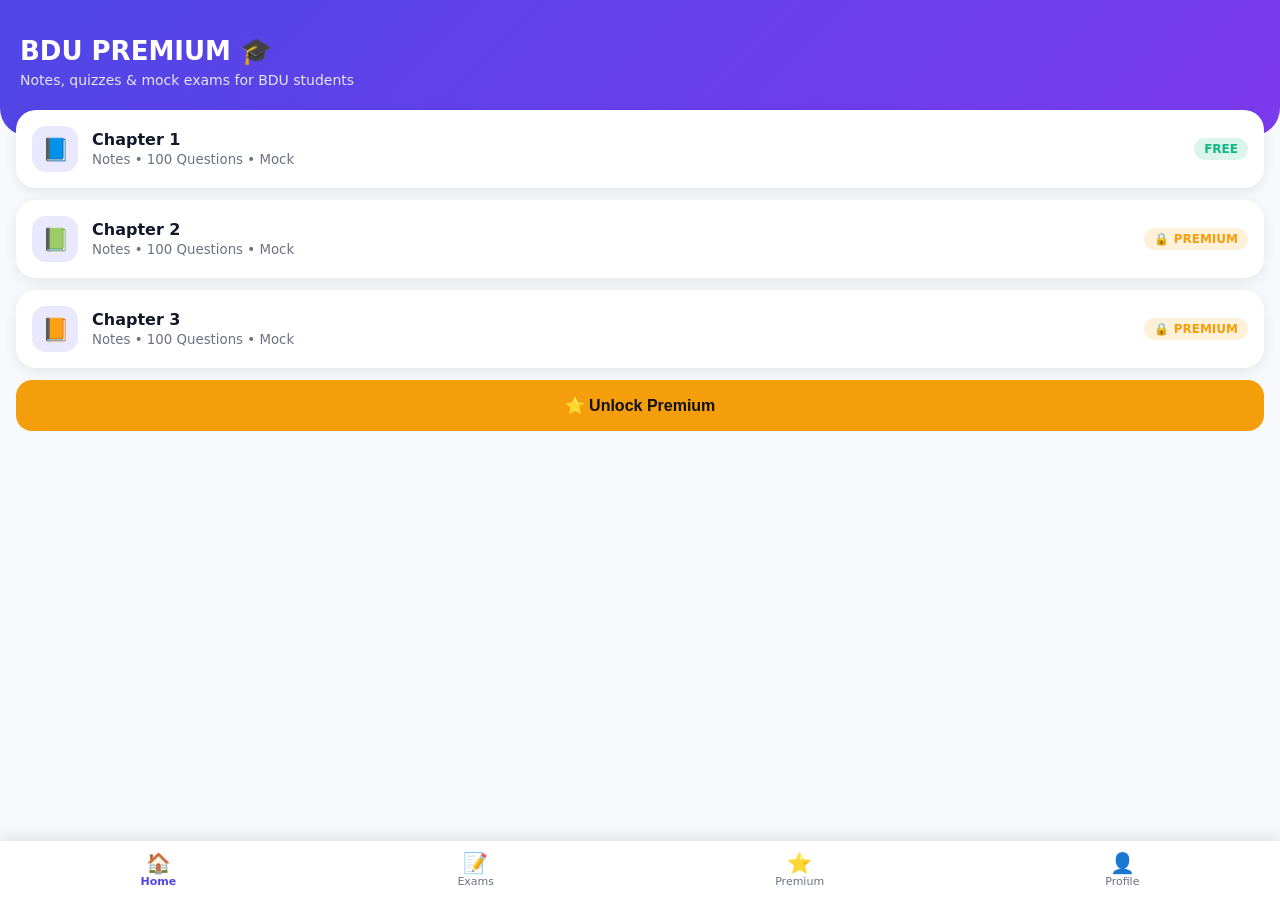
==== app/assets/www/index.html @ 595bf90d "Add initial HTML structure for BDU PREMIUM app" ====
<!DOCTYPE html><html lang="en"><head><meta charset="utf-8">
<meta name="viewport" content="width=device-width,initial-scale=1,user-scalable=no">
<title>BDU PREMIUM</title>
<style>
:root{--bg:#F8F9FC;--card:#fff;--text:#111827;--sub:#6B7280;--p:#4F46E5;--a:#F59E0B}
@media(prefers-color-scheme:dark){:root{--bg:#0F1220;--card:#1A1E33;--text:#F3F4F6;--sub:#9CA3AF}}
*{box-sizing:border-box;margin:0;-webkit-tap-highlight-color:transparent;user-select:none;-webkit-user-select:none}
body{font-family:system-ui,sans-serif;background:var(--bg);color:var(--text);padding-bottom:84px}
.hero{background:linear-gradient(135deg,#4F46E5,#7C3AED);color:#fff;padding:36px 20px 48px;border-radius:0 0 28px 28px}
.hero h1{font-size:26px}.hero p{opacity:.85;margin-top:6px;font-size:14px}
.wrap{padding:0 16px;margin-top:-26px}
.card{background:var(--card);border-radius:20px;padding:16px;margin-bottom:12px;box-shadow:0 4px 14px rgba(0,0,0,.08);display:flex;align-items:center;gap:14px}
.ic{width:46px;height:46px;border-radius:14px;background:rgba(79,70,229,.12);display:grid;place-items:center;font-size:22px}
.card h3{font-size:16px}.card small{color:var(--sub)}
.tag{margin-left:auto;font-size:12px;font-weight:600;padding:4px 10px;border-radius:99px}
.free{background:rgba(16,185,129,.15);color:#10B981}
.lock{background:rgba(245,158,11,.15);color:#F59E0B}
.btn{display:block;width:calc(100% - 32px);margin:12px 16px;padding:16px;border:0;border-radius:16px;background:var(--a);color:#111;font-weight:700;font-size:16px}
nav{position:fixed;bottom:0;left:0;right:0;display:flex;justify-content:space-around;background:var(--card);padding:10px 0 12px;box-shadow:0 -4px 14px rgba(0,0,0,.1)}
nav div{text-align:center;font-size:11px;color:var(--sub)}
nav div b{display:block;font-size:20px}
nav .on{color:var(--p);font-weight:700}
#t{position:fixed;bottom:96px;left:50%;transform:translateX(-50%);background:#111;color:#fff;padding:10px 18px;border-radius:99px;font-size:13px;opacity:0;transition:.3s}
</style></head><body>
<div class="hero"><h1>BDU PREMIUM 🎓</h1><p>Notes, quizzes & mock exams for BDU students</p></div>
<div class="wrap">
  <div class="card" onclick="toast('Chapter 1 opens in Phase 3 ✅')"><div class="ic">📘</div><div><h3>Chapter 1</h3><small>Notes • 100 Questions • Mock</small></div><span class="tag free">FREE</span></div>
  <div class="card" onclick="toast('🔒 Premium required')"><div class="ic">📗</div><div><h3>Chapter 2</h3><small>Notes • 100 Questions • Mock</small></div><span class="tag lock">🔒 PREMIUM</span></div>
  <div class="card" onclick="toast('🔒 Premium required')"><div class="ic">📙</div><div><h3>Chapter 3</h3><small>Notes • 100 Questions • Mock</small></div><span class="tag lock">🔒 PREMIUM</span></div>
</div>
<button class="btn" onclick="toast('Payment comes in Phase 5 💳')">⭐ Unlock Premium</button>
<nav><div class="on"><b>🏠</b>Home</div><div><b>📝</b>Exams</div><div><b>⭐</b>Premium</div><div><b>👤</b>Profile</div></nav>
<div id="t"></div>
<script>
function toast(m){var t=document.getElementById('t');t.textContent=m;t.style.opacity=1;setTimeout(function(){t.style.opacity=0},1800)}
</script></body></html>
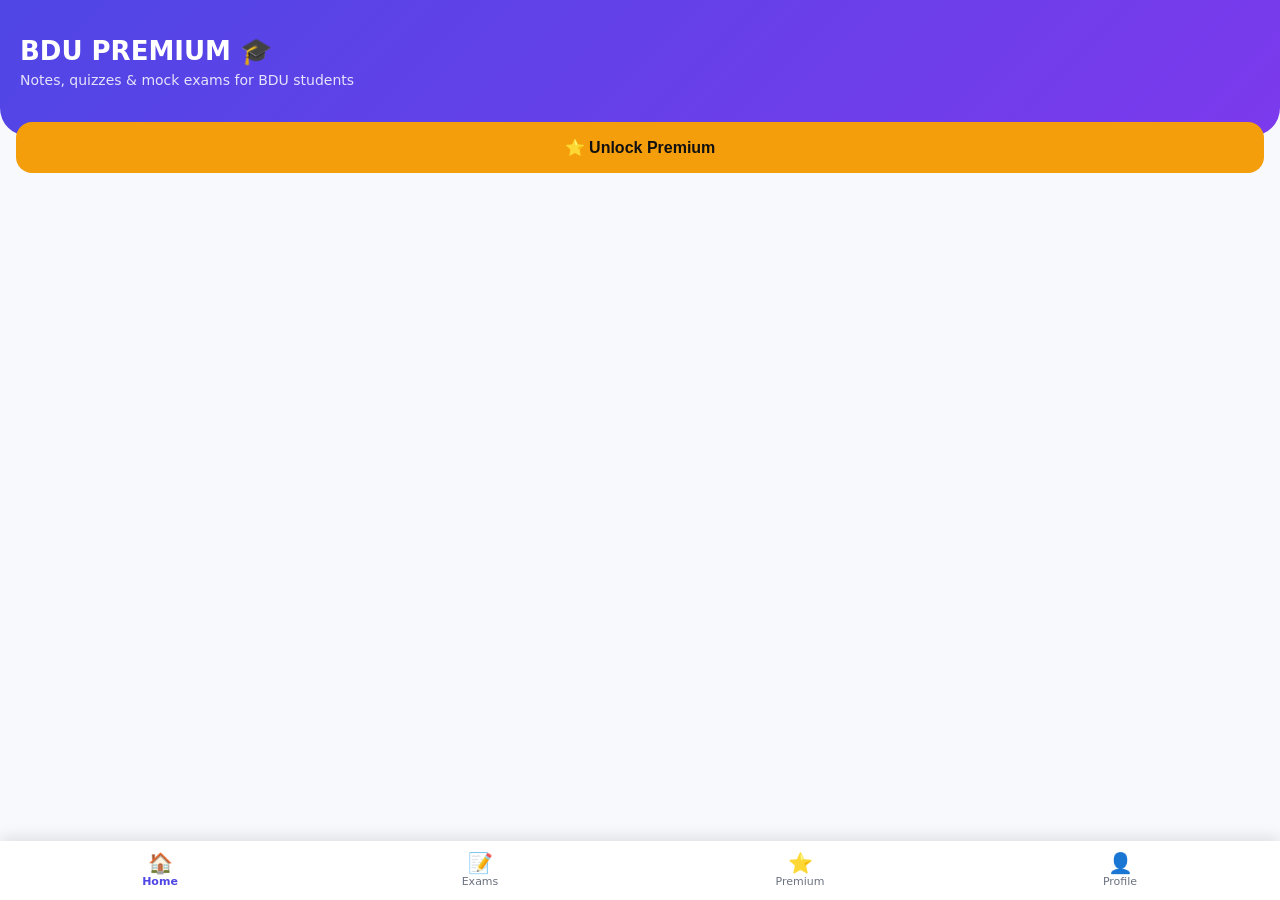
==== commit 724b54fc: "Enhance update notification and navigation layout Added a new update notification section and improv" ====
--- a/app/assets/www/index.html
+++ b/app/assets/www/index.html
@@ -5,32 +5,71 @@
 :root{--bg:#F8F9FC;--card:#fff;--text:#111827;--sub:#6B7280;--p:#4F46E5;--a:#F59E0B}
 @media(prefers-color-scheme:dark){:root{--bg:#0F1220;--card:#1A1E33;--text:#F3F4F6;--sub:#9CA3AF}}
 *{box-sizing:border-box;margin:0;-webkit-tap-highlight-color:transparent;user-select:none;-webkit-user-select:none}
+input,.pay{user-select:text;-webkit-user-select:text}
 body{font-family:system-ui,sans-serif;background:var(--bg);color:var(--text);padding-bottom:84px}
 .hero{background:linear-gradient(135deg,#4F46E5,#7C3AED);color:#fff;padding:36px 20px 48px;border-radius:0 0 28px 28px}
 .hero h1{font-size:26px}.hero p{opacity:.85;margin-top:6px;font-size:14px}
 .wrap{padding:0 16px;margin-top:-26px}
 .card{background:var(--card);border-radius:20px;padding:16px;margin-bottom:12px;box-shadow:0 4px 14px rgba(0,0,0,.08);display:flex;align-items:center;gap:14px}
-.ic{width:46px;height:46px;border-radius:14px;background:rgba(79,70,229,.12);display:grid;place-items:center;font-size:22px}
+.ic{width:46px;height:46px;border-radius:14px;background:rgba(79,70,229,.12);display:grid;place-items:center;font-size:22px;flex:none}
 .card h3{font-size:16px}.card small{color:var(--sub)}
-.tag{margin-left:auto;font-size:12px;font-weight:600;padding:4px 10px;border-radius:99px}
+.tag{margin-left:auto;font-size:12px;font-weight:600;padding:4px 10px;border-radius:99px;white-space:nowrap}
 .free{background:rgba(16,185,129,.15);color:#10B981}
 .lock{background:rgba(245,158,11,.15);color:#F59E0B}
 .btn{display:block;width:calc(100% - 32px);margin:12px 16px;padding:16px;border:0;border-radius:16px;background:var(--a);color:#111;font-weight:700;font-size:16px}
-nav{position:fixed;bottom:0;left:0;right:0;display:flex;justify-content:space-around;background:var(--card);padding:10px 0 12px;box-shadow:0 -4px 14px rgba(0,0,0,.1)}
-nav div{text-align:center;font-size:11px;color:var(--sub)}
+#upd{display:none;margin-bottom:12px;padding:12px 14px;border-radius:16px;background:var(--a);color:#111;font-weight:600;align-items:center;justify-content:space-between;gap:10px}
+#upd button{border:0;border-radius:10px;padding:8px 14px;background:#111;color:#fff;font-weight:700}
+nav{position:fixed;bottom:0;left:0;right:0;z-index:70;display:flex;justify-content:space-around;background:var(--card);padding:10px 0 12px;box-shadow:0 -4px 14px rgba(0,0,0,.1)}
+nav div{text-align:center;font-size:11px;color:var(--sub);flex:1}
 nav div b{display:block;font-size:20px}
 nav .on{color:var(--p);font-weight:700}
-#t{position:fixed;bottom:96px;left:50%;transform:translateX(-50%);background:#111;color:#fff;padding:10px 18px;border-radius:99px;font-size:13px;opacity:0;transition:.3s}
-</style></head><body>
+#t{position:fixed;bottom:96px;left:50%;transform:translateX(-50%);z-index:120;background:#111;color:#fff;padding:10px 18px;border-radius:99px;font-size:13px;opacity:0;transition:.3s;pointer-events:none;max-width:90%;text-align:center}
+.pg{position:fixed;inset:0;bottom:62px;z-index:50;background:var(--bg);color:var(--text);overflow:auto}
+.bar{position:sticky;top:0;display:flex;gap:12px;align-items:center;padding:16px;background:linear-gradient(135deg,#4F46E5,#7C3AED);color:#fff;font-weight:600}
+.bar b{font-size:22px;padding:0 8px}
+.bd{padding:16px}
+.em{text-align:center;color:var(--sub);margin-top:40px}
+.nt{line-height:1.7;font-size:16px}.nt h3{margin:14px 0 6px;color:var(--p)}
+.qq{margin:10px 0 16px;line-height:1.5}
+.op{background:var(--card);padding:14px;border-radius:14px;margin-bottom:10px;border:2px solid transparent;box-shadow:0 2px 8px rgba(0,0,0,.06)}
+.op.ok{border-color:#10B981;background:rgba(16,185,129,.15)}
+.op.no{border-color:#EF4444;background:rgba(239,68,68,.15)}
+.ex{background:rgba(245,158,11,.15);padding:12px;border-radius:12px;margin:10px 0;font-size:14px;line-height:1.5}
+.btn2{display:block;width:100%;padding:15px;border:0;border-radius:14px;background:var(--p);color:#fff;font-weight:700;font-size:16px;margin-top:12px}
+.box2{text-align:center;margin-top:60px}.box2 h2{font-size:28px}
+#wm{position:fixed;inset:0;z-index:60;pointer-events:none}
+#auth,#sheet{position:fixed;inset:0;z-index:99;display:flex;align-items:center;justify-content:center;padding:24px}
+#auth{background:linear-gradient(135deg,#4F46E5,#7C3AED)}
+#sheet{display:none;background:rgba(0,0,0,.55)}
+.box{background:#fff;color:#111827;border-radius:24px;padding:24px;width:100%;max-width:380px;text-align:center}
+.box h2{font-size:22px}.box p{color:#6B7280;margin-top:6px;font-size:14px}
+.box input{width:100%;padding:14px;margin-top:12px;border:1px solid #ddd;border-radius:14px;font-size:16px}
+.box button{width:100%;padding:15px;margin-top:16px;border:0;border-radius:14px;background:#F59E0B;color:#111;font-weight:700;font-size:16px}
+.box .alt{background:#E5E7EB}
+#sw{display:block;margin-top:14px;color:#4F46E5;font-weight:600}
+#er{display:block;margin-top:10px;color:#EF4444;font-size:13px}
+</style>
+<script>
+function okEl(t){t=t&&t.nodeType==3?t.parentNode:t;return !!(t&&t.closest&&t.closest('.pay,input'))}
+['contextmenu','copy','cut','dragstart','selectstart'].forEach(function(e){document.addEventListener(e,function(x){if(!okEl(x.target))x.preventDefault()})});
+</script>
+</head><body>
 <div class="hero"><h1>BDU PREMIUM 🎓</h1><p>Notes, quizzes & mock exams for BDU students</p></div>
 <div class="wrap">
-  <div class="card" onclick="toast('Chapter 1 opens in Phase 3 ✅')"><div class="ic">📘</div><div><h3>Chapter 1</h3><small>Notes • 100 Questions • Mock</small></div><span class="tag free">FREE</span></div>
-  <div class="card" onclick="toast('🔒 Premium required')"><div class="ic">📗</div><div><h3>Chapter 2</h3><small>Notes • 100 Questions • Mock</small></div><span class="tag lock">🔒 PREMIUM</span></div>
-  <div class="card" onclick="toast('🔒 Premium required')"><div class="ic">📙</div><div><h3>Chapter 3</h3><small>Notes • 100 Questions • Mock</small></div><span class="tag lock">🔒 PREMIUM</span></div>
+  <div id="upd"><span>🔔 New update available</span><button id="ub">Refresh</button></div>
+  <div id="list"></div>
 </div>
-<button class="btn" onclick="toast('Payment comes in Phase 5 💳')">⭐ Unlock Premium</button>
-<nav><div class="on"><b>🏠</b>Home</div><div><b>📝</b>Exams</div><div><b>⭐</b>Premium</div><div><b>👤</b>Profile</div></nav>
+<button class="btn" id="unl">⭐ Unlock Premium</button>
+<nav>
+  <div class="on" id="nh"><b>🏠</b>Home</div>
+  <div id="ne"><b>📝</b>Exams</div>
+  <div id="np"><b>⭐</b>Premium</div>
+  <div id="npr"><b>👤</b>Profile</div>
+</nav>
 <div id="t"></div>
 <script>
-function toast(m){var t=document.getElementById('t');t.textContent=m;t.style.opacity=1;setTimeout(function(){t.style.opacity=0},1800)}
-</script></body></html>
+function toast(m){var t=document.getElementById('t');t.textContent=m;t.style.opacity=1;clearTimeout(window._tt);window._tt=setTimeout(function(){t.style.opacity=0},2200)}
+</script>
+<script src="auth.js"></script>
+<script src="app.js"></script>
+</body></html>
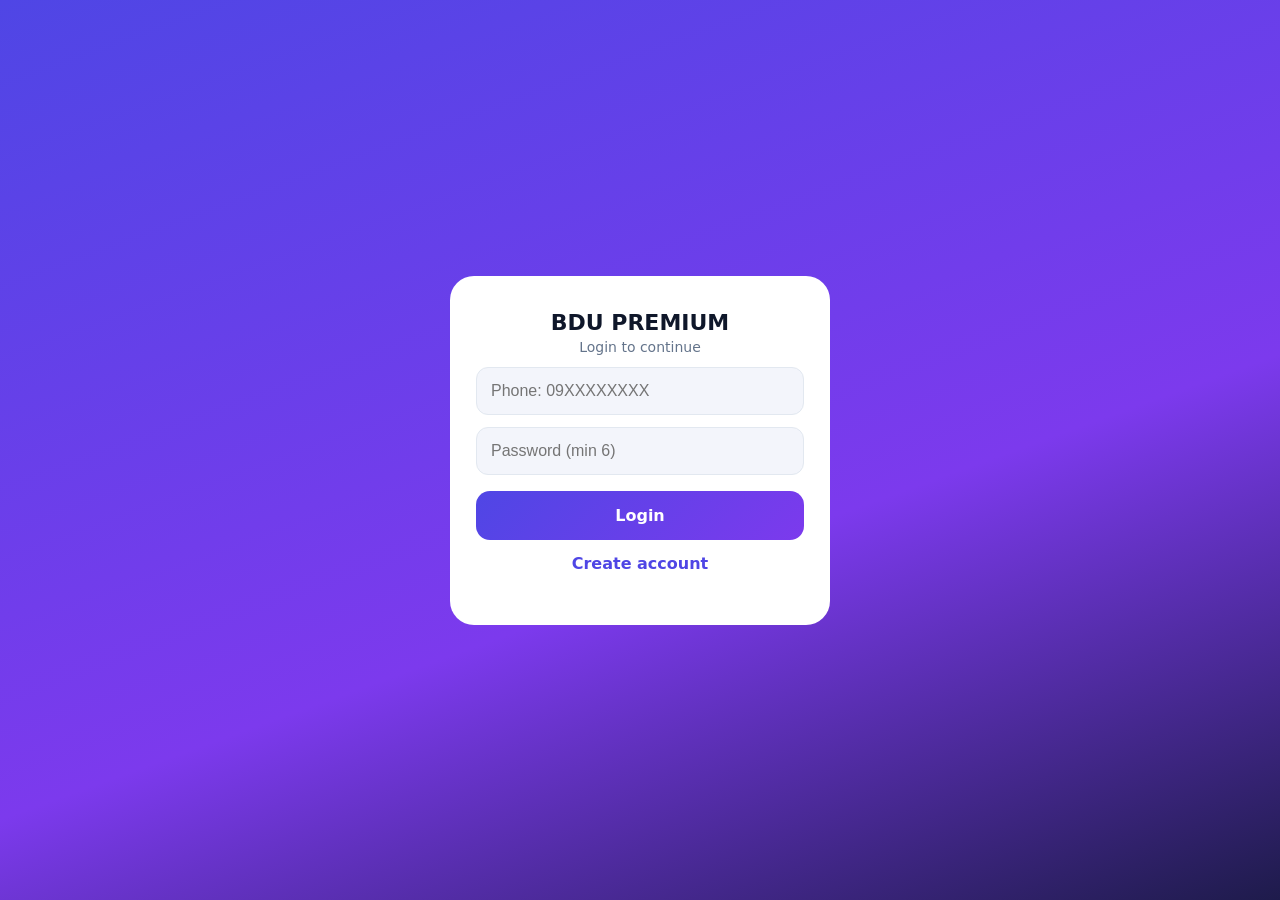
==== commit c2c0692a: "Update index.html" ====
--- a/app/assets/www/index.html
+++ b/app/assets/www/index.html
@@ -1,75 +1,193 @@
-<!DOCTYPE html><html lang="en"><head><meta charset="utf-8">
-<meta name="viewport" content="width=device-width,initial-scale=1,user-scalable=no">
+<!DOCTYPE html>
+<html lang="en">
+<head>
+<meta charset="utf-8">
+<meta name="viewport" content="width=device-width,initial-scale=1,maximum-scale=1,viewport-fit=cover">
+<meta name="theme-color" content="#4f46e5">
 <title>BDU PREMIUM</title>
 <style>
-:root{--bg:#F8F9FC;--card:#fff;--text:#111827;--sub:#6B7280;--p:#4F46E5;--a:#F59E0B}
-@media(prefers-color-scheme:dark){:root{--bg:#0F1220;--card:#1A1E33;--text:#F3F4F6;--sub:#9CA3AF}}
-*{box-sizing:border-box;margin:0;-webkit-tap-highlight-color:transparent;user-select:none;-webkit-user-select:none}
-input,.pay{user-select:text;-webkit-user-select:text}
-body{font-family:system-ui,sans-serif;background:var(--bg);color:var(--text);padding-bottom:84px}
-.hero{background:linear-gradient(135deg,#4F46E5,#7C3AED);color:#fff;padding:36px 20px 48px;border-radius:0 0 28px 28px}
-.hero h1{font-size:26px}.hero p{opacity:.85;margin-top:6px;font-size:14px}
-.wrap{padding:0 16px;margin-top:-26px}
-.card{background:var(--card);border-radius:20px;padding:16px;margin-bottom:12px;box-shadow:0 4px 14px rgba(0,0,0,.08);display:flex;align-items:center;gap:14px}
-.ic{width:46px;height:46px;border-radius:14px;background:rgba(79,70,229,.12);display:grid;place-items:center;font-size:22px;flex:none}
-.card h3{font-size:16px}.card small{color:var(--sub)}
-.tag{margin-left:auto;font-size:12px;font-weight:600;padding:4px 10px;border-radius:99px;white-space:nowrap}
-.free{background:rgba(16,185,129,.15);color:#10B981}
-.lock{background:rgba(245,158,11,.15);color:#F59E0B}
-.btn{display:block;width:calc(100% - 32px);margin:12px 16px;padding:16px;border:0;border-radius:16px;background:var(--a);color:#111;font-weight:700;font-size:16px}
-#upd{display:none;margin-bottom:12px;padding:12px 14px;border-radius:16px;background:var(--a);color:#111;font-weight:600;align-items:center;justify-content:space-between;gap:10px}
-#upd button{border:0;border-radius:10px;padding:8px 14px;background:#111;color:#fff;font-weight:700}
-nav{position:fixed;bottom:0;left:0;right:0;z-index:70;display:flex;justify-content:space-around;background:var(--card);padding:10px 0 12px;box-shadow:0 -4px 14px rgba(0,0,0,.1)}
-nav div{text-align:center;font-size:11px;color:var(--sub);flex:1}
-nav div b{display:block;font-size:20px}
-nav .on{color:var(--p);font-weight:700}
-#t{position:fixed;bottom:96px;left:50%;transform:translateX(-50%);z-index:120;background:#111;color:#fff;padding:10px 18px;border-radius:99px;font-size:13px;opacity:0;transition:.3s;pointer-events:none;max-width:90%;text-align:center}
-.pg{position:fixed;inset:0;bottom:62px;z-index:50;background:var(--bg);color:var(--text);overflow:auto}
-.bar{position:sticky;top:0;display:flex;gap:12px;align-items:center;padding:16px;background:linear-gradient(135deg,#4F46E5,#7C3AED);color:#fff;font-weight:600}
-.bar b{font-size:22px;padding:0 8px}
+:root{--p:#4f46e5;--p2:#7c3aed;--a:#f59e0b;--ok:#16a34a;--bad:#dc2626;--bg:#f3f5fb;--card:#fff;--text:#0f172a;--sub:#64748b;--line:#e2e8f0;--r:18px;--sh:0 6px 18px rgba(15,23,42,.07)}
+[data-theme=dark]{--bg:#0b1020;--card:#151d33;--text:#e5e9f5;--sub:#94a3b8;--line:#243050;--sh:0 6px 18px rgba(0,0,0,.35)}
+*{box-sizing:border-box;margin:0;padding:0;-webkit-tap-highlight-color:transparent;-webkit-user-select:none;user-select:none}
+input,.pay{-webkit-user-select:text;user-select:text}
+html,body{height:100%}
+body{font-family:system-ui,-apple-system,"Segoe UI",Roboto,"Noto Sans Ethiopic",sans-serif;background:var(--bg);color:var(--text);padding-bottom:calc(72px + env(safe-area-inset-bottom));overflow-x:hidden}
+button{font:inherit;color:inherit;cursor:pointer;border:0;background:none}
+button:active,.card:active,.tile:active{transform:scale(.97)}
+.card,.tile,button{transition:transform .12s}
+
+/* splash (light, CSS only) */
+#sp{position:fixed;inset:0;z-index:200;background:linear-gradient(160deg,var(--p),var(--p2) 60%,#1e1b4b);display:flex;flex-direction:column;align-items:center;justify-content:center;color:#fff;transition:opacity .4s}
+#sp.off{opacity:0;pointer-events:none}
+#sp b{display:grid;place-items:center;width:84px;height:84px;border-radius:24px;background:linear-gradient(145deg,#fbbf24,#f59e0b 50%,#b45309);color:#1f2937;font-size:44px;font-weight:900;box-shadow:0 14px 30px rgba(0,0,0,.3)}
+#sp h1{margin-top:18px;font-size:22px;letter-spacing:3px}
+#sp p{opacity:.8;font-size:13px;margin-top:6px}
+
+/* header + drawer */
+header{position:sticky;top:0;z-index:30;display:flex;align-items:center;gap:12px;padding:calc(12px + env(safe-area-inset-top)) 16px 12px;background:linear-gradient(135deg,var(--p),var(--p2));color:#fff}
+header h1{flex:1;font-size:18px;font-weight:800}
+.ib{position:relative;width:40px;height:40px;border-radius:12px;background:rgba(255,255,255,.18);display:grid;place-items:center;font-size:19px;color:#fff}
+#dot{display:none;position:absolute;top:6px;right:6px;width:10px;height:10px;border-radius:50%;background:var(--a);border:2px solid var(--p)}
+#scrim{position:fixed;inset:0;background:rgba(2,6,23,.5);opacity:0;pointer-events:none;transition:opacity .25s;z-index:40}
+#scrim.on{opacity:1;pointer-events:auto}
+#dr{position:fixed;top:0;left:0;bottom:0;width:290px;max-width:86vw;background:var(--card);z-index:50;transform:translateX(-105%);transition:transform .25s;display:flex;flex-direction:column}
+#dr.on{transform:none}
+.dh{padding:calc(26px + env(safe-area-inset-top)) 20px 22px;background:linear-gradient(135deg,var(--p),var(--p2));color:#fff}
+.dh .a{width:52px;height:52px;border-radius:50%;background:rgba(255,255,255,.22);display:grid;place-items:center;font-size:24px;margin-bottom:10px}
+.dh b{display:block;font-size:16px}.dh small{opacity:.85;font-size:12.5px}
+.dl{padding:10px;flex:1;overflow:auto}
+.dl button{width:100%;display:flex;align-items:center;gap:14px;padding:13px 14px;border-radius:12px;text-align:left;font-size:15px}
+.dl button i{font-style:normal;width:24px;text-align:center}
+.dl button:active{background:var(--bg)}
+.dl hr{border:0;border-top:1px solid var(--line);margin:8px 6px}
+.df{padding:12px;font-size:12px;color:var(--sub);text-align:center}
+
+/* views */
+main{padding:16px}
+.v{display:none}.v.on{display:block}
+.sec{display:flex;align-items:center;justify-content:space-between;margin:20px 0 10px}
+.sec:first-child{margin-top:4px}
+.sec h2{font-size:17px}.sec small,.sub{color:var(--sub);font-size:13px}
+.hero{border-radius:var(--r);padding:20px;background:linear-gradient(135deg,var(--p),var(--p2) 60%,#db2777);color:#fff}
+.hero small{opacity:.85}.hero h1{font-size:22px;margin:4px 0 8px}
+.bdg{display:inline-block;font-size:11px;font-weight:700;padding:4px 10px;border-radius:99px;background:rgba(255,255,255,.2)}
+.bdg.pro{background:var(--a);color:#1f2937}
+.stats{display:grid;grid-template-columns:repeat(3,1fr);gap:10px;margin-top:14px}
+.st{background:rgba(255,255,255,.16);border-radius:14px;padding:10px 6px;text-align:center}
+.st b{display:block;font-size:19px}.st span{font-size:12px;opacity:.9}
+.upd{display:none;margin-top:12px;padding:12px 14px;border-radius:14px;background:var(--a);color:#1f2937;font-weight:600;align-items:center;justify-content:space-between;gap:10px}
+.upd.show{display:flex}
+.upd button{border-radius:10px;padding:8px 14px;background:#1f2937;color:#fff;font-weight:700}
+.grid{display:grid;grid-template-columns:repeat(2,1fr);gap:12px}
+.tile{background:var(--card);border-radius:var(--r);padding:16px;box-shadow:var(--sh)}
+.tile .e{width:44px;height:44px;border-radius:14px;display:grid;place-items:center;font-size:22px;margin-bottom:10px;background:rgba(79,70,229,.12)}
+.tile b{display:block;font-size:14px}.tile small{color:var(--sub);font-size:12px}
+.card{display:flex;align-items:center;gap:14px;background:var(--card);border-radius:var(--r);padding:14px;box-shadow:var(--sh);margin-bottom:12px;color:var(--text);text-decoration:none}
+.card h3{font-size:15px;line-height:1.3}.card small{color:var(--sub);font-size:12px}
+.ic,.num{width:48px;height:48px;border-radius:14px;display:grid;place-items:center;flex:none;font-size:22px;background:rgba(79,70,229,.12)}
+.num{font-weight:800;font-size:18px;color:var(--p)}
+.ic.lk,.num.lk{background:rgba(100,116,139,.15);color:var(--sub)}
+.tag{margin-left:auto;font-size:11px;font-weight:700;padding:4px 9px;border-radius:99px;white-space:nowrap}
+.tag.free{background:rgba(22,163,74,.12);color:var(--ok)}
+.tag.lock{background:rgba(245,158,11,.15);color:#b45309}
+.chips{display:flex;gap:8px;overflow-x:auto;padding-bottom:6px;margin-bottom:6px;scrollbar-width:none}
+.chips::-webkit-scrollbar{display:none}
+.chip{border:1.5px solid var(--line);background:var(--card);padding:8px 14px;border-radius:99px;white-space:nowrap;font-size:13px;color:var(--sub)}
+.chip.on{background:var(--p);border-color:var(--p);color:#fff}
+.em{text-align:center;color:var(--sub);padding:26px 10px;font-size:14px}
+.sk{height:68px;border-radius:var(--r);background:var(--card);margin-bottom:12px;opacity:.6}
+.pc{text-align:center;padding:8px 0 14px}
+.pa{width:84px;height:84px;border-radius:50%;margin:0 auto 12px;background:linear-gradient(135deg,var(--p),var(--a));display:grid;place-items:center;font-size:36px;color:#fff}
+.pc h2{font-size:20px;margin-bottom:8px}.pc small{color:var(--sub)}
+.lg{width:72px;border-radius:18px;margin-bottom:8px}
+.info{background:var(--card);border-radius:var(--r);padding:4px 16px;box-shadow:var(--sh)}
+.ir{display:flex;justify-content:space-between;gap:12px;padding:13px 0;border-bottom:1px solid var(--line);font-size:14px}
+.ir:last-child{border:0}.ir span{color:var(--sub)}.ir b{text-align:right;word-break:break-word}
+.btn2{display:block;width:100%;padding:15px;border-radius:14px;background:linear-gradient(135deg,var(--p),var(--p2));color:#fff;font-weight:700;font-size:16px;margin-top:14px}
+.btn3{display:block;width:100%;padding:14px;border-radius:14px;background:var(--card);color:var(--bad);font-weight:700;margin-top:12px;border:1.5px solid var(--line)}
+.ex{background:rgba(245,158,11,.15);padding:12px;border-radius:12px;margin:12px 0;font-size:14px;line-height:1.5}
+
+/* pages */
+.pg{position:fixed;inset:0;bottom:calc(64px + env(safe-area-inset-bottom));z-index:35;background:var(--bg);overflow:auto}
+.bar{position:sticky;top:0;z-index:2;display:flex;gap:10px;align-items:center;padding:calc(14px + env(safe-area-inset-top)) 16px 14px;background:linear-gradient(135deg,var(--p),var(--p2));color:#fff;font-weight:700}
+.bk{font-size:22px;padding:0 8px}
 .bd{padding:16px}
-.em{text-align:center;color:var(--sub);margin-top:40px}
-.nt{line-height:1.7;font-size:16px}.nt h3{margin:14px 0 6px;color:var(--p)}
-.qq{margin:10px 0 16px;line-height:1.5}
-.op{background:var(--card);padding:14px;border-radius:14px;margin-bottom:10px;border:2px solid transparent;box-shadow:0 2px 8px rgba(0,0,0,.06)}
-.op.ok{border-color:#10B981;background:rgba(16,185,129,.15)}
-.op.no{border-color:#EF4444;background:rgba(239,68,68,.15)}
-.ex{background:rgba(245,158,11,.15);padding:12px;border-radius:12px;margin:10px 0;font-size:14px;line-height:1.5}
-.btn2{display:block;width:100%;padding:15px;border:0;border-radius:14px;background:var(--p);color:#fff;font-weight:700;font-size:16px;margin-top:12px}
-.box2{text-align:center;margin-top:60px}.box2 h2{font-size:28px}
-#wm{position:fixed;inset:0;z-index:60;pointer-events:none}
-#auth,#sheet{position:fixed;inset:0;z-index:99;display:flex;align-items:center;justify-content:center;padding:24px}
-#auth{background:linear-gradient(135deg,#4F46E5,#7C3AED)}
-#sheet{display:none;background:rgba(0,0,0,.55)}
-.box{background:#fff;color:#111827;border-radius:24px;padding:24px;width:100%;max-width:380px;text-align:center}
-.box h2{font-size:22px}.box p{color:#6B7280;margin-top:6px;font-size:14px}
-.box input{width:100%;padding:14px;margin-top:12px;border:1px solid #ddd;border-radius:14px;font-size:16px}
-.box button{width:100%;padding:15px;margin-top:16px;border:0;border-radius:14px;background:#F59E0B;color:#111;font-weight:700;font-size:16px}
-.box .alt{background:#E5E7EB}
-#sw{display:block;margin-top:14px;color:#4F46E5;font-weight:600}
-#er{display:block;margin-top:10px;color:#EF4444;font-size:13px}
+.nt{line-height:1.75;font-size:16px}.nt h3{margin:14px 0 6px;color:var(--p)}.nt img{max-width:100%}
+.qh{display:flex;justify-content:space-between;font-size:13px;color:var(--sub);margin-bottom:8px}
+.prog{height:8px;background:var(--line);border-radius:99px;overflow:hidden;margin-bottom:14px}
+.prog i{display:block;height:100%;background:linear-gradient(90deg,var(--p),var(--p2))}
+.qq{margin:6px 0 14px;line-height:1.5;font-size:17px}
+.op{display:flex;gap:12px;align-items:center;padding:14px;border-radius:14px;margin-bottom:10px;background:var(--card);border:2px solid transparent;box-shadow:var(--sh)}
+.op i{font-style:normal;width:28px;height:28px;border-radius:50%;background:var(--bg);display:grid;place-items:center;font-size:12px;font-weight:700;flex:none}
+.op.ok{border-color:var(--ok);background:rgba(22,163,74,.15)}
+.op.no{border-color:var(--bad);background:rgba(220,38,38,.12)}
+.res{text-align:center;padding:20px 0}
+.ring{--v:0;width:130px;height:130px;border-radius:50%;margin:0 auto 14px;display:grid;place-items:center;background:conic-gradient(var(--p) calc(var(--v)*1%),var(--line) 0)}
+.ring span{width:100px;height:100px;border-radius:50%;background:var(--bg);display:grid;place-items:center;font-size:26px;font-weight:800}
+
+/* nav, toast, overlays */
+nav{position:fixed;left:0;right:0;bottom:0;z-index:60;display:grid;grid-template-columns:repeat(4,1fr);background:var(--card);padding:6px 6px calc(6px + env(safe-area-inset-bottom));border-top:1px solid var(--line)}
+nav button{display:flex;flex-direction:column;align-items:center;gap:2px;font-size:11px;padding:6px;color:var(--sub)}
+nav button b{font-size:20px;font-weight:400}
+nav button.on{color:var(--p);font-weight:700}
+#t{position:fixed;bottom:calc(90px + env(safe-area-inset-bottom));left:50%;transform:translateX(-50%);z-index:120;background:#0f172a;color:#fff;padding:10px 18px;border-radius:14px;font-size:13px;opacity:0;transition:opacity .25s;pointer-events:none;max-width:90%;text-align:center}
+#dl{position:fixed;inset:0;z-index:90;background:rgba(2,6,23,.45);display:none;align-items:center;justify-content:center;padding:24px}
+#dl.on{display:flex}
+#dl>div{background:var(--card);border-radius:18px;padding:20px;width:100%;max-width:320px}
+#dlt{font-weight:600;margin-bottom:12px;font-size:14px}
+#dl .tr{height:8px;background:var(--line);border-radius:99px;overflow:hidden}
+#dlf{height:100%;width:0;background:linear-gradient(90deg,var(--p),var(--p2));transition:width .3s}
+#wm{position:fixed;inset:0;z-index:36;pointer-events:none}
+#auth{position:fixed;inset:0;z-index:99;display:flex;align-items:center;justify-content:center;padding:22px;background:linear-gradient(160deg,var(--p),var(--p2) 60%,#1e1b4b)}
+#auth .box{background:var(--card);color:var(--text);border-radius:24px;padding:26px;width:100%;max-width:380px;text-align:center}
+#auth h2{font-size:22px;margin-top:8px}#auth p{color:var(--sub);font-size:14px;margin-top:4px}
+#auth input{width:100%;padding:14px;margin-top:12px;border:1.5px solid var(--line);border-radius:12px;background:var(--bg);color:var(--text);font-size:16px;outline:0}
+#auth input:focus{border-color:var(--p)}
+#auth button{width:100%;padding:15px;margin-top:16px;border-radius:14px;background:linear-gradient(135deg,var(--p),var(--p2));color:#fff;font-weight:700;font-size:16px}
+#sw{display:block;margin-top:14px;color:var(--p);font-weight:600;cursor:pointer}
+#er{display:block;margin-top:10px;color:var(--bad);font-size:13px;min-height:16px}
+@media(prefers-reduced-motion:reduce){*{transition:none!important}}
 </style>
 <script>
+(function(){var m=localStorage.getItem('bdu_theme')||(matchMedia('(prefers-color-scheme:dark)').matches?'dark':'light');document.documentElement.dataset.theme=m})();
 function okEl(t){t=t&&t.nodeType==3?t.parentNode:t;return !!(t&&t.closest&&t.closest('.pay,input'))}
 ['contextmenu','copy','cut','dragstart','selectstart'].forEach(function(e){document.addEventListener(e,function(x){if(!okEl(x.target))x.preventDefault()})});
 </script>
-</head><body>
-<div class="hero"><h1>BDU PREMIUM 🎓</h1><p>Notes, quizzes & mock exams for BDU students</p></div>
-<div class="wrap">
-  <div id="upd"><span>🔔 New update available</span><button id="ub">Refresh</button></div>
-  <div id="list"></div>
-</div>
-<button class="btn" id="unl">⭐ Unlock Premium</button>
+</head>
+<body>
+
+<div id="sp"><b>B</b><h1>BDU PREMIUM</h1><p>Notes • Exams • Premium Learning</p></div>
+
+<header>
+  <button class="ib" id="mb" aria-label="Menu">☰</button>
+  <h1>BDU PREMIUM</h1>
+  <button class="ib" id="av" aria-label="Profile">👤<span id="dot"></span></button>
+</header>
+
+<div id="scrim"></div>
+<aside id="dr">
+  <div class="dh"><div class="a">🎓</div><b>BDU PREMIUM</b><small id="dp"></small></div>
+  <div class="dl">
+    <button data-go="home"><i>🏠</i>Home</button>
+    <button data-go="notes"><i>📝</i>Notes</button>
+    <button data-go="exams"><i>🧪</i>Exams</button>
+    <button data-go="profile"><i>👤</i>My Profile</button>
+    <button data-go="premium"><i>⭐</i>Premium</button>
+    <button data-go="plan"><i>🎓</i>Year &amp; Semester</button>
+    <hr>
+    <button data-go="update"><i>🔄</i>Check for updates</button>
+    <button data-go="contact"><i>📞</i>Contact us</button>
+    <button data-go="about"><i>ℹ️</i>About us</button>
+    <button id="thm"><i>🌓</i>Dark / Light mode</button>
+    <hr>
+    <button data-go="logout" style="color:var(--bad)"><i>🚪</i>Logout</button>
+  </div>
+  <div class="df">BDU PREMIUM</div>
+</aside>
+
+<main>
+  <section class="v on" id="v-home"></section>
+  <section class="v" id="v-notes"></section>
+  <section class="v" id="v-exams"></section>
+  <section class="v" id="v-profile"></section>
+</main>
+
 <nav>
-  <div class="on" id="nh"><b>🏠</b>Home</div>
-  <div id="ne"><b>📝</b>Exams</div>
-  <div id="np"><b>⭐</b>Premium</div>
-  <div id="npr"><b>👤</b>Profile</div>
+  <button class="on" id="n-home" data-go="home"><b>🏠</b>Home</button>
+  <button id="n-notes" data-go="notes"><b>📝</b>Notes</button>
+  <button id="n-exams" data-go="exams"><b>🧪</b>Exams</button>
+  <button id="n-profile" data-go="profile"><b>👤</b>Profile</button>
 </nav>
+
+<div id="dl"><div><div id="dlt">Loading…</div><div class="tr"><div id="dlf"></div></div></div></div>
 <div id="t"></div>
+
 <script>
 function toast(m){var t=document.getElementById('t');t.textContent=m;t.style.opacity=1;clearTimeout(window._tt);window._tt=setTimeout(function(){t.style.opacity=0},2200)}
+document.getElementById('thm').onclick=function(){var d=document.documentElement,n=d.dataset.theme=='dark'?'light':'dark';d.dataset.theme=n;localStorage.setItem('bdu_theme',n);document.getElementById('scrim').click()};
+setTimeout(function(){document.getElementById('sp').classList.add('off');setTimeout(function(){document.getElementById('sp').remove()},450)},1100);
 </script>
 <script src="auth.js"></script>
 <script src="app.js"></script>
-</body></html>
+</body>
+</html>
